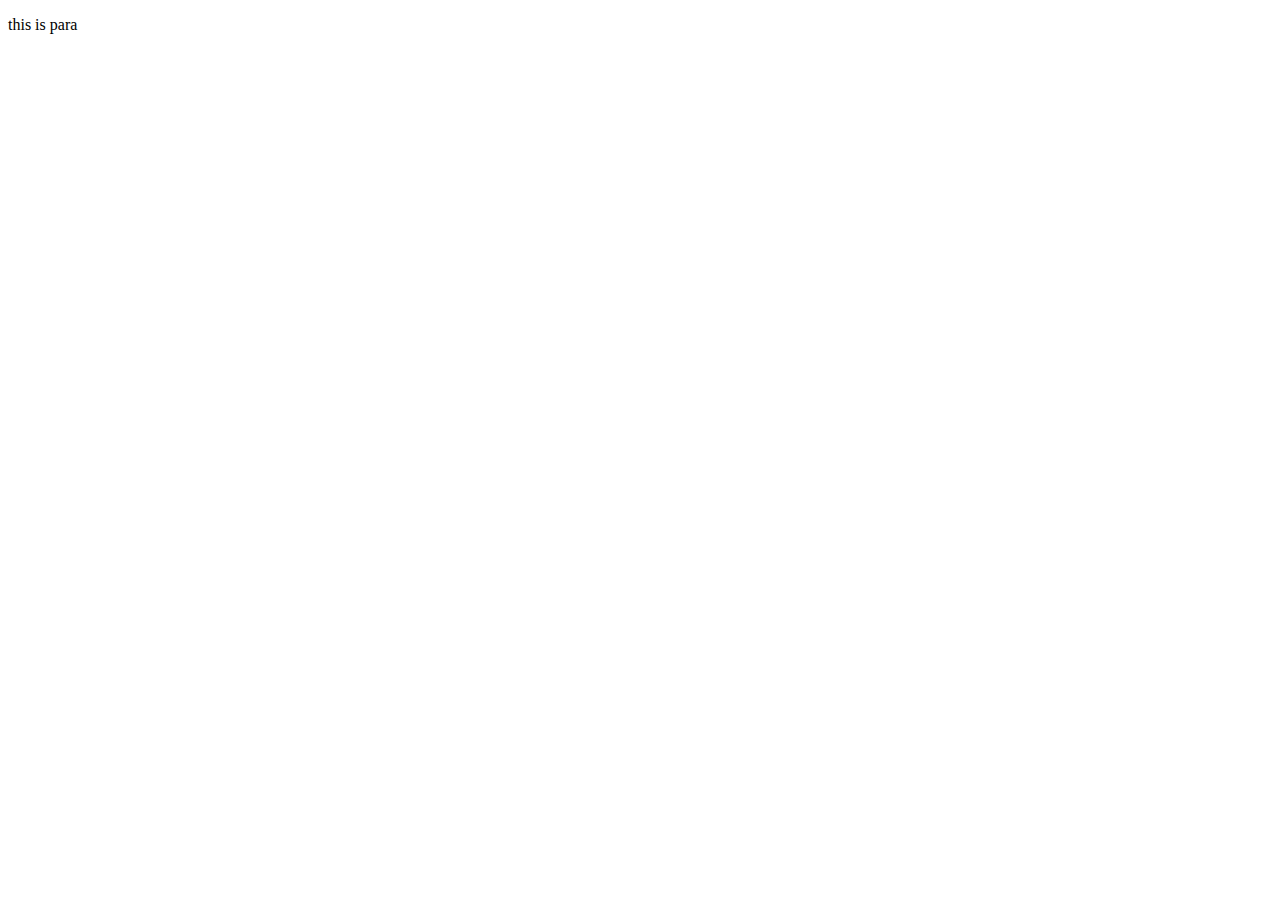
==== index.html @ ee34a330 "first commit" ====
<!DOCTYPE html>
<html lang="en">
<head>
    <meta charset="UTF-8">
    <meta name="viewport" content="width=device-width, initial-scale=1.0">
    <meta http-equiv="X-UA-Compatible" content="ie=edge">
    <title>Document</title>
</head>
<body>
    <p>this is para</p>
</body>
</html>
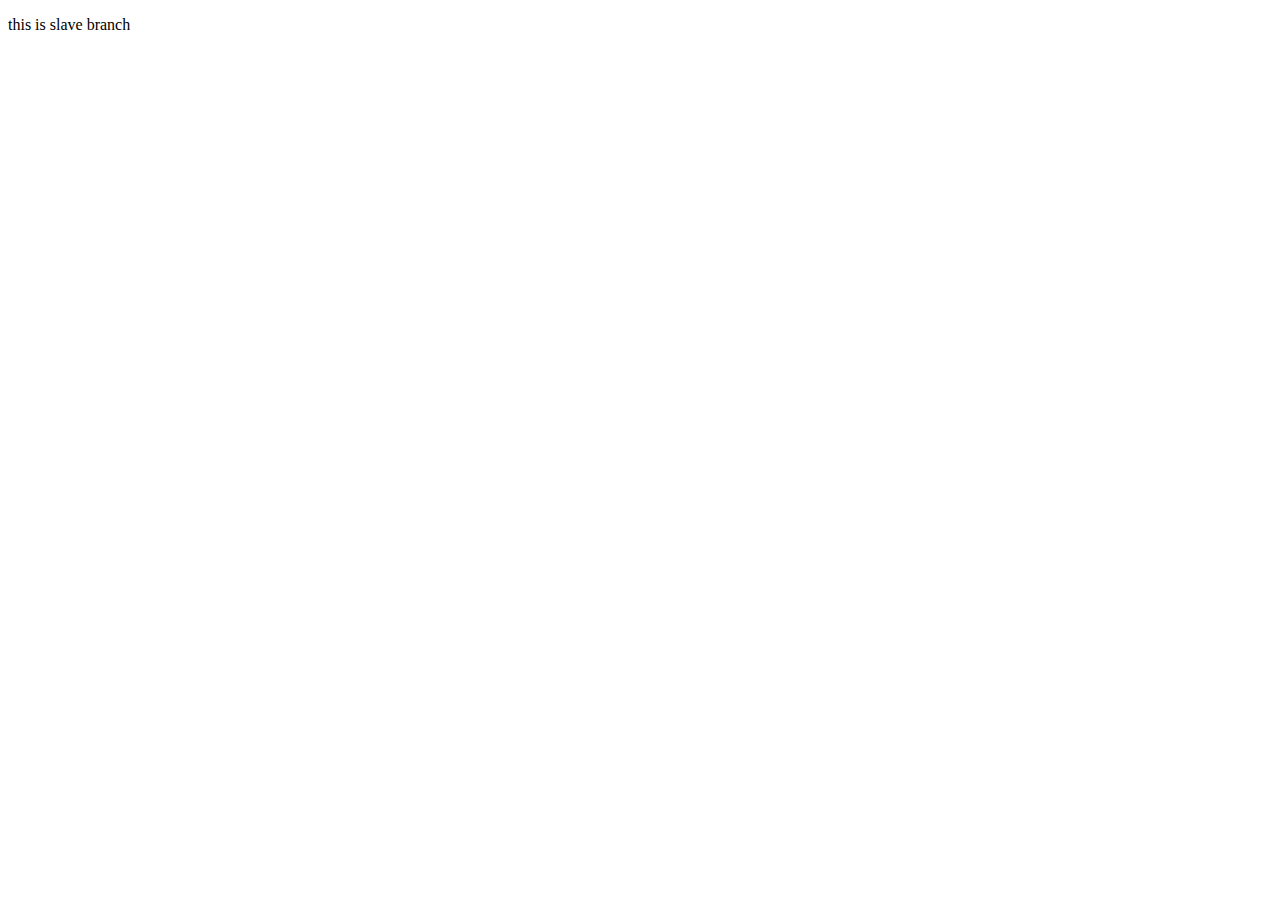
==== commit 28643db1: "slave commit" ====
--- a/index.html
+++ b/index.html
@@ -7,6 +7,6 @@
     <title>Document</title>
 </head>
 <body>
-    <p>this is para</p>
+    <p>this is slave branch</p>
 </body>
 </html>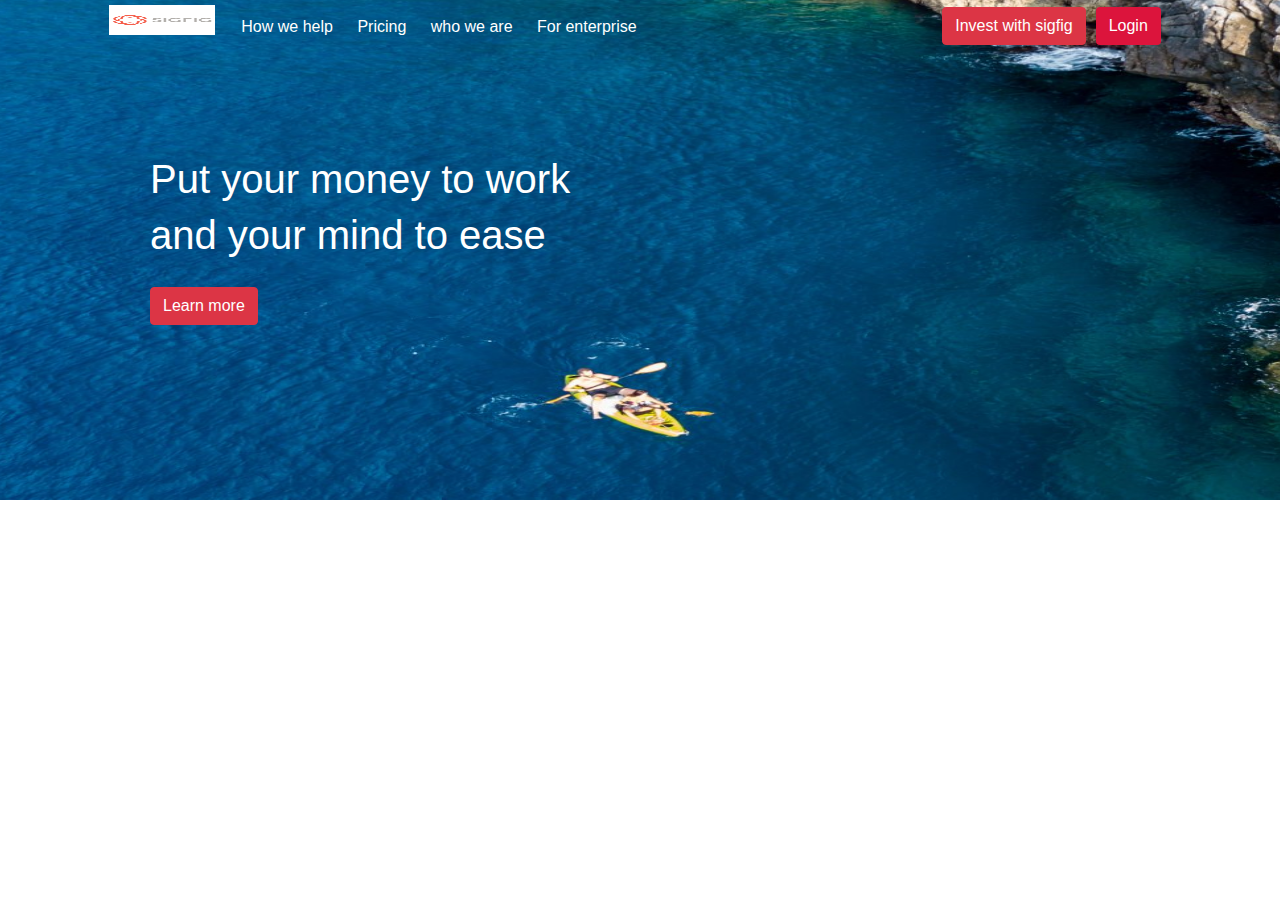
==== commit d5fd550e: "this is my second commit" ====
--- a/index.html
+++ b/index.html
@@ -5,8 +5,59 @@
     <meta name="viewport" content="width=device-width, initial-scale=1.0">
     <meta http-equiv="X-UA-Compatible" content="ie=edge">
     <title>Document</title>
+    <link rel="stylesheet" href="./sigfig.css">
+    <link rel="stylesheet" href="https://maxcdn.bootstrapcdn.com/bootstrap/4.0.0/css/bootstrap.min.css" integrity="sha384-Gn5384xqQ1aoWXA+058RXPxPg6fy4IWvTNh0E263XmFcJlSAwiGgFAW/dAiS6JXm" crossorigin="anonymous">
+    <script
+    src="https://code.jquery.com/jquery-3.4.1.js"
+    integrity="sha256-WpOohJOqMqqyKL9FccASB9O0KwACQJpFTUBLTYOVvVU="
+    crossorigin="anonymous"></script>
+
 </head>
 <body>
-    <p>this is slave branch</p>
+
+    <div class="background">
+    <div class="row">  
+ <div class="col-sm-1">
+                
+            </div> 
+           
+           
+           <div class="col-sm-10 mynavbar">
+            
+                
+            <img  class= "navbar-img navbar-brand" src="./sigfig-logo.png">
+                   
+            <ul>
+            <li><a href="#" >How we help</a> </li>
+            <li><a href="#" >Pricing</a> </li>
+            <li><a href="#" >who we are</a> </li>
+            <li><a href="#" >For enterprise</a> </li>
+
+            
+        </ul>
+        <span class="account">
+            <button class="btn btn-default sidebtn">Login</button>
+            <button class="btn btn-danger sidebtn" >Invest with sigfig</button>
+        </span>
+           
+        </div>
+
+        
+
+        <div class="col-sm-1"></div>
+
+        </div>
+    
+        
+        <span class="description">
+            <h1>Put your money to work </h1>
+            <h1>and your mind to ease</h1>
+            <button class="btn btn-danger cta">Learn more</button>
+        </span>
+
+        
+</div>
+        
+
 </body>
 </html>--- a/sigfig.css
+++ b/sigfig.css
@@ -0,0 +1,105 @@
+*{
+    padding: 0;
+    margin: 0px;
+}
+
+.background{
+   /* position: absolute;
+   top: -100px; */
+    
+    background-image: url(./generic-marquee-lg.d3ed30d2107506afa175a04eef5dbb15.jpg);
+   
+    width: 100%;
+    height: 600px;
+    background-repeat: no-repeat;
+    
+    background-position: -100px -100px;
+    
+    
+    background-size: 1850px 600px;
+    margin-left: 0px;
+    margin-right: 0px;
+    
+    
+
+
+
+}
+li{
+    display: inline-block;
+    
+}
+
+.navbar-brand{
+  float: left;  
+    width: 10%;
+    height: 40px;
+
+    
+}
+
+
+li a{
+    display: inline-block;
+    list-style: none;
+    text-decoration: none;
+    color: #fff;
+    margin-left: 10px;
+    margin-right: 10px;
+    margin-top: 15px;
+}
+a{
+    color: blanchedalmond;
+}
+.mynavbar{
+    float: left;
+}
+.sidebtn{
+    background-color: crimson;
+    color: white;
+    margin-right: 10px;
+    float: right;
+    margin-top: 7px;
+    margin-bottom: 5px;
+    margin-right: 10px;
+    
+
+}
+.account{
+    float: right;
+}
+ul{
+    float: left;
+}
+.description{
+    color: white;
+    font-weight: 600;
+    display: inline-block;
+    position: relative;
+    left: 150px;
+    top: 100px;
+}
+
+.cta{
+    margin-top: 20px;
+    
+}
+/* .navbar li{
+    display: inline-block;
+    
+    font-size: medium;
+    font-style: normal;
+} */
+/* .navbar li a{
+    
+    margin-left: 10px;
+    margin-right: 10px;
+    font-family: Helvetica,Arial,sans-serif;
+    font-size: 14px;
+    font-weight: 600;
+    color: #fff;
+    text-decoration: none;
+    
+ 
+
+} */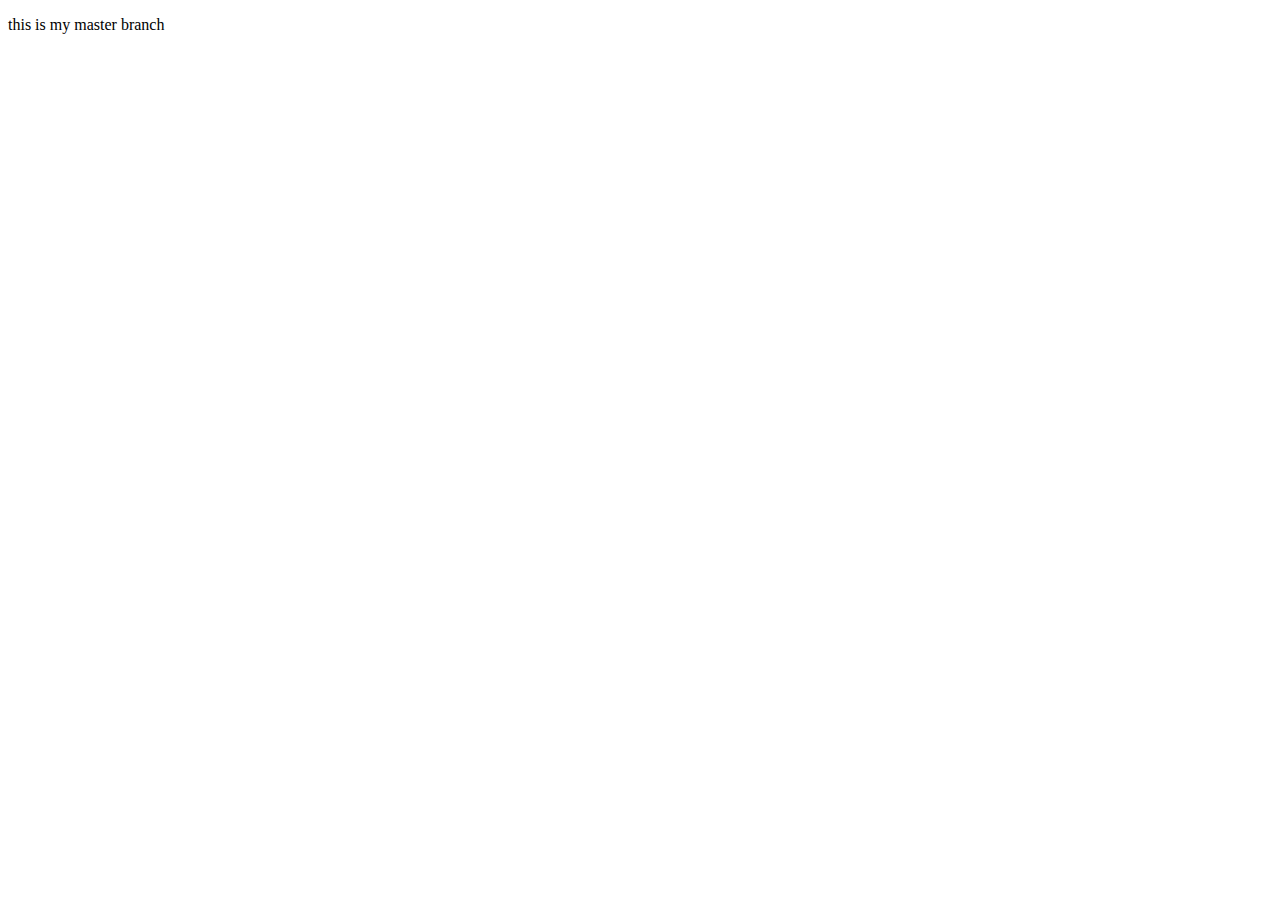
==== commit 0ce7238c: "this is my commit" ====
--- a/index.html
+++ b/index.html
@@ -5,59 +5,8 @@
     <meta name="viewport" content="width=device-width, initial-scale=1.0">
     <meta http-equiv="X-UA-Compatible" content="ie=edge">
     <title>Document</title>
-    <link rel="stylesheet" href="./sigfig.css">
-    <link rel="stylesheet" href="https://maxcdn.bootstrapcdn.com/bootstrap/4.0.0/css/bootstrap.min.css" integrity="sha384-Gn5384xqQ1aoWXA+058RXPxPg6fy4IWvTNh0E263XmFcJlSAwiGgFAW/dAiS6JXm" crossorigin="anonymous">
-    <script
-    src="https://code.jquery.com/jquery-3.4.1.js"
-    integrity="sha256-WpOohJOqMqqyKL9FccASB9O0KwACQJpFTUBLTYOVvVU="
-    crossorigin="anonymous"></script>
-
 </head>
 <body>
-
-    <div class="background">
-    <div class="row">  
- <div class="col-sm-1">
-                
-            </div> 
-           
-           
-           <div class="col-sm-10 mynavbar">
-            
-                
-            <img  class= "navbar-img navbar-brand" src="./sigfig-logo.png">
-                   
-            <ul>
-            <li><a href="#" >How we help</a> </li>
-            <li><a href="#" >Pricing</a> </li>
-            <li><a href="#" >who we are</a> </li>
-            <li><a href="#" >For enterprise</a> </li>
-
-            
-        </ul>
-        <span class="account">
-            <button class="btn btn-default sidebtn">Login</button>
-            <button class="btn btn-danger sidebtn" >Invest with sigfig</button>
-        </span>
-           
-        </div>
-
-        
-
-        <div class="col-sm-1"></div>
-
-        </div>
-    
-        
-        <span class="description">
-            <h1>Put your money to work </h1>
-            <h1>and your mind to ease</h1>
-            <button class="btn btn-danger cta">Learn more</button>
-        </span>
-
-        
-</div>
-        
-
+    <p>this is my master branch</p>
 </body>
 </html>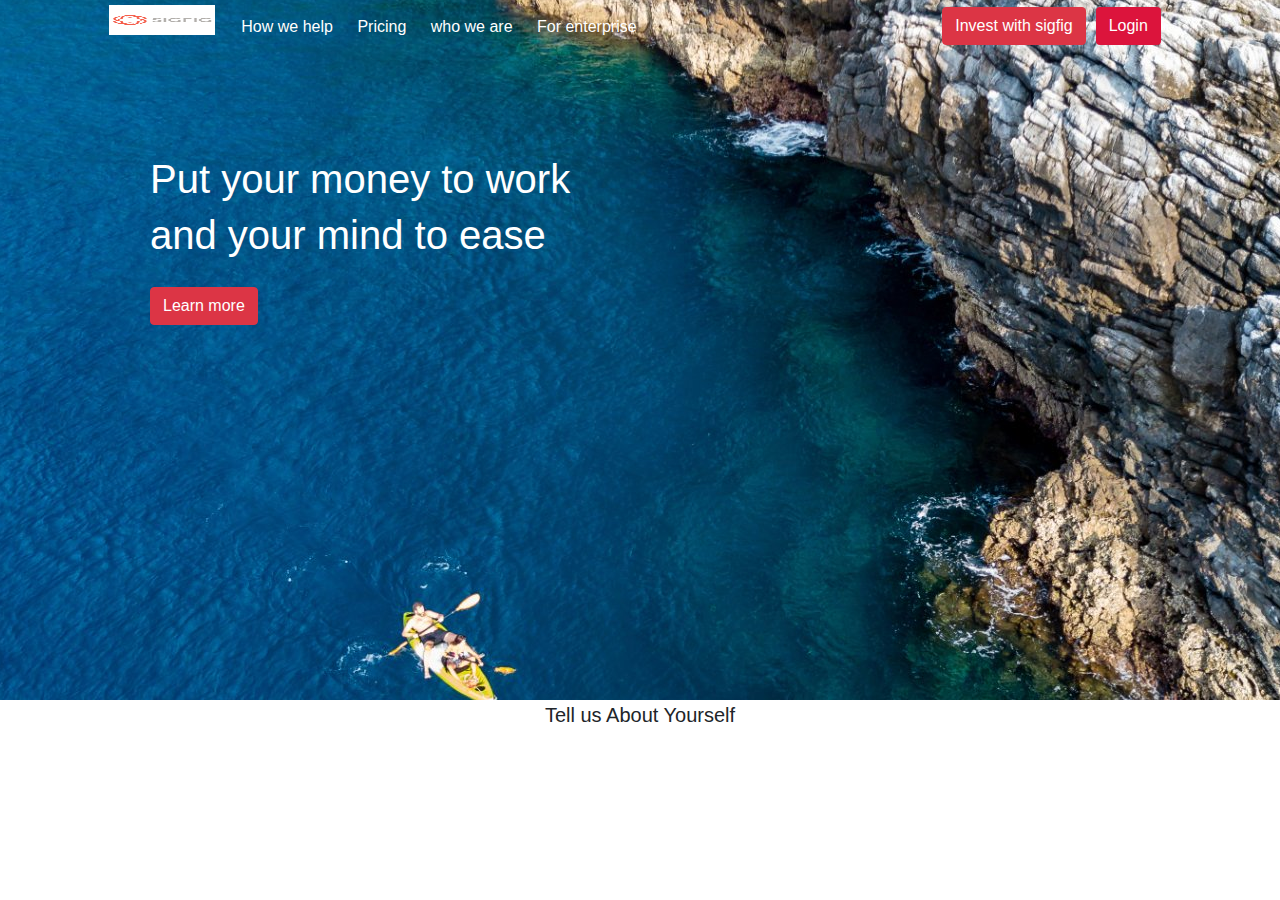
==== commit ce49d372: "this is my recent commit" ====
--- a/index.html
+++ b/index.html
@@ -5,8 +5,68 @@
     <meta name="viewport" content="width=device-width, initial-scale=1.0">
     <meta http-equiv="X-UA-Compatible" content="ie=edge">
     <title>Document</title>
+    <link rel="stylesheet" href="./sigfig.css">
+    <link rel="stylesheet" href="https://maxcdn.bootstrapcdn.com/bootstrap/4.0.0/css/bootstrap.min.css" integrity="sha384-Gn5384xqQ1aoWXA+058RXPxPg6fy4IWvTNh0E263XmFcJlSAwiGgFAW/dAiS6JXm" crossorigin="anonymous">
+    <script
+    src="https://code.jquery.com/jquery-3.4.1.js"
+    integrity="sha256-WpOohJOqMqqyKL9FccASB9O0KwACQJpFTUBLTYOVvVU="
+    crossorigin="anonymous"></script>
+
 </head>
 <body>
-    <p>this is my master branch</p>
+
+    <div class="background">
+    <div class="row">  
+ <div class="col-sm-1">
+                
+            </div> 
+           
+           
+           <div class="col-sm-10 mynavbar">
+            
+                
+            <img  class= "navbar-img navbar-brand" src="./sigfig-logo.png">
+                   
+            <ul>
+            <li><a href="#" >How we help</a> </li>
+            <li><a href="#" >Pricing</a> </li>
+            <li><a href="#" >who we are</a> </li>
+            <li><a href="#" >For enterprise</a> </li>
+
+            
+        </ul>
+        <span class="account">
+            <button class="btn btn-default sidebtn">Login</button>
+            <button class="btn btn-danger sidebtn" >Invest with sigfig</button>
+        </span>
+           
+        </div>
+
+        
+
+        <div class="col-sm-1"></div>
+
+        </div>
+    
+        
+        <span class="description">
+            <h1>Put your money to work </h1>
+            <h1>and your mind to ease</h1>
+            <button class="btn btn-danger cta">Learn more</button>
+        </span>
+
+        
+</div>
+      
+<div class="center-container">
+
+    <p id="heading">Tell us About Yourself</p>
+    
+
+
+
+
+</div>
+
 </body>
 </html>--- a/sigfig.css
+++ b/sigfig.css
@@ -0,0 +1,112 @@
+*{
+    padding: 0;
+    margin: 0px;
+}
+
+.background{
+   /* position: absolute;
+   top: -100px; */
+    
+    background-image: url(./generic-marquee-lg.d3ed30d2107506afa175a04eef5dbb15.jpg);
+   
+    
+    background-repeat: no-repeat;
+    
+    background-position: -100px -100px;
+    
+    
+    width: 100%;
+    height: 700px;
+    background-size: auto;
+    margin-left: 0px;
+    margin-right: 0px;
+    
+    
+
+
+
+}
+li{
+    display: inline-block;
+    
+}
+
+.navbar-brand{
+  float: left;  
+    width: 10%;
+    height: 40px;
+
+    
+}
+
+
+li a{
+    display: inline-block;
+    list-style: none;
+    text-decoration: none;
+    color: #fff;
+    margin-left: 10px;
+    margin-right: 10px;
+    margin-top: 15px;
+}
+a{
+    color: blanchedalmond;
+}
+.mynavbar{
+    float: left;
+}
+.sidebtn{
+    background-color: crimson;
+    color: white;
+    margin-right: 10px;
+    float: right;
+    margin-top: 7px;
+    margin-bottom: 5px;
+    margin-right: 10px;
+    
+
+}
+.account{
+    float: right;
+}
+ul{
+    float: left;
+}
+.description{
+    color: white;
+    font-weight: 600;
+    display: inline-block;
+    position: relative;
+    left: 150px;
+    top: 100px;
+}
+
+.cta{
+    margin-top: 20px;
+    
+}
+/* .navbar li{
+    display: inline-block;
+    
+    font-size: medium;
+    font-style: normal;
+} */
+/* .navbar li a{
+    
+    margin-left: 10px;
+    margin-right: 10px;
+    font-family: Helvetica,Arial,sans-serif;
+    font-size: 14px;
+    font-weight: 600;
+    color: #fff;
+    text-decoration: none;
+    
+ 
+
+} */
+
+#heading{
+    text-align: center;
+    font-family: Helvetica,Arial,sans-serif;
+    font-size:20px
+}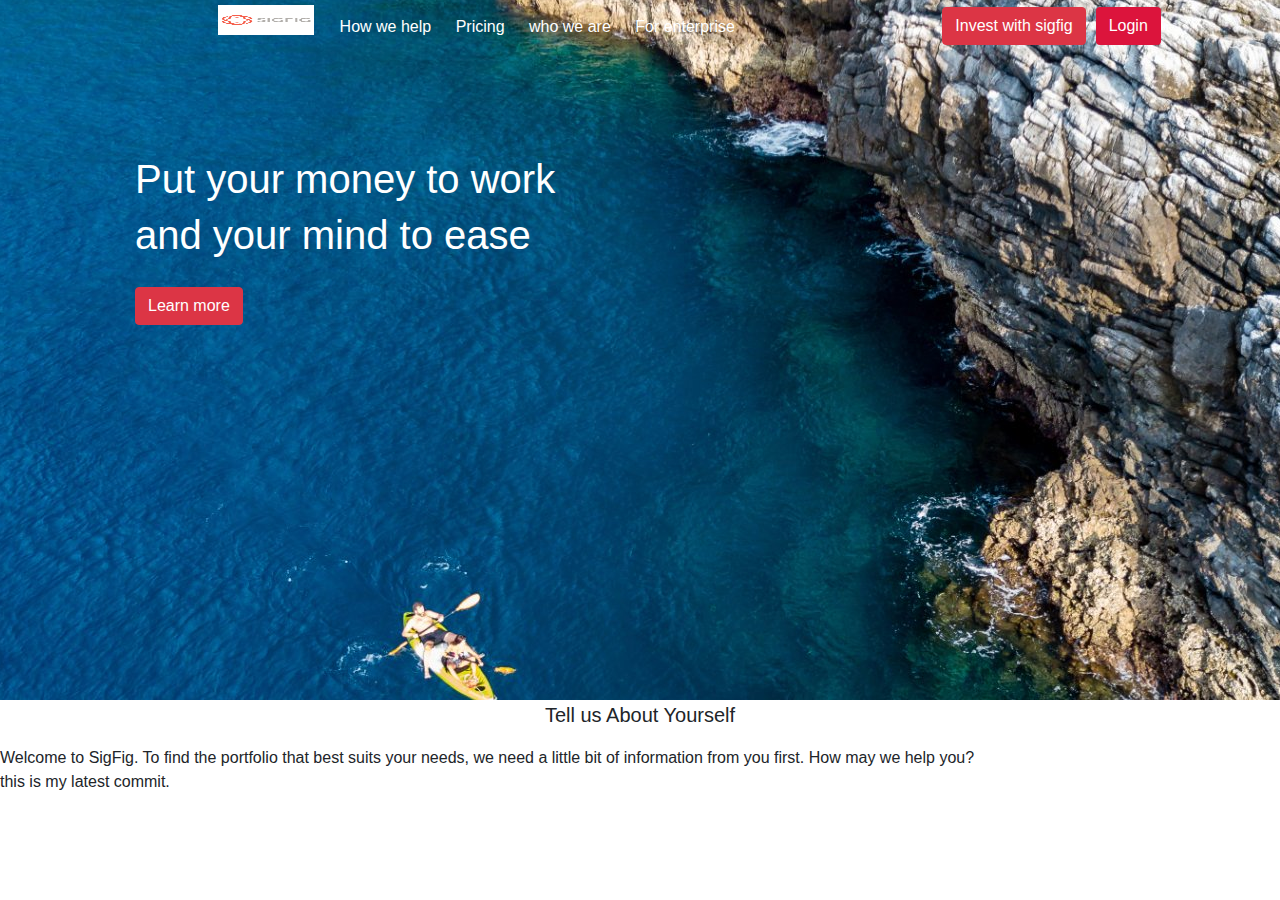
==== commit fc5823cb: "this is my commit at 12:15pm" ====
--- a/index.html
+++ b/index.html
@@ -16,13 +16,13 @@
 <body>
 
     <div class="background">
-    <div class="row">  
- <div class="col-sm-1">
+    <div class="row over">  
+ <div class="col-sm-2">
                 
             </div> 
            
            
-           <div class="col-sm-10 mynavbar">
+           <div class="col-sm-9 mynavbar">
             
                 
             <img  class= "navbar-img navbar-brand" src="./sigfig-logo.png">
@@ -44,9 +44,7 @@
 
         
 
-        <div class="col-sm-1"></div>
-
-        </div>
+        
     
         
         <span class="description">
@@ -57,13 +55,19 @@
 
         
 </div>
+    </div>
+
       
 <div class="center-container">
 
     <p id="heading">Tell us About Yourself</p>
-    
+    <div id="text-desc">
+        Welcome to SigFig. To find the portfolio that best suits your needs, we need a little bit of information from you first. 
+        How may we help you?
 
+    </div>  
 
+this is my latest commit.
 
 
 </div>
